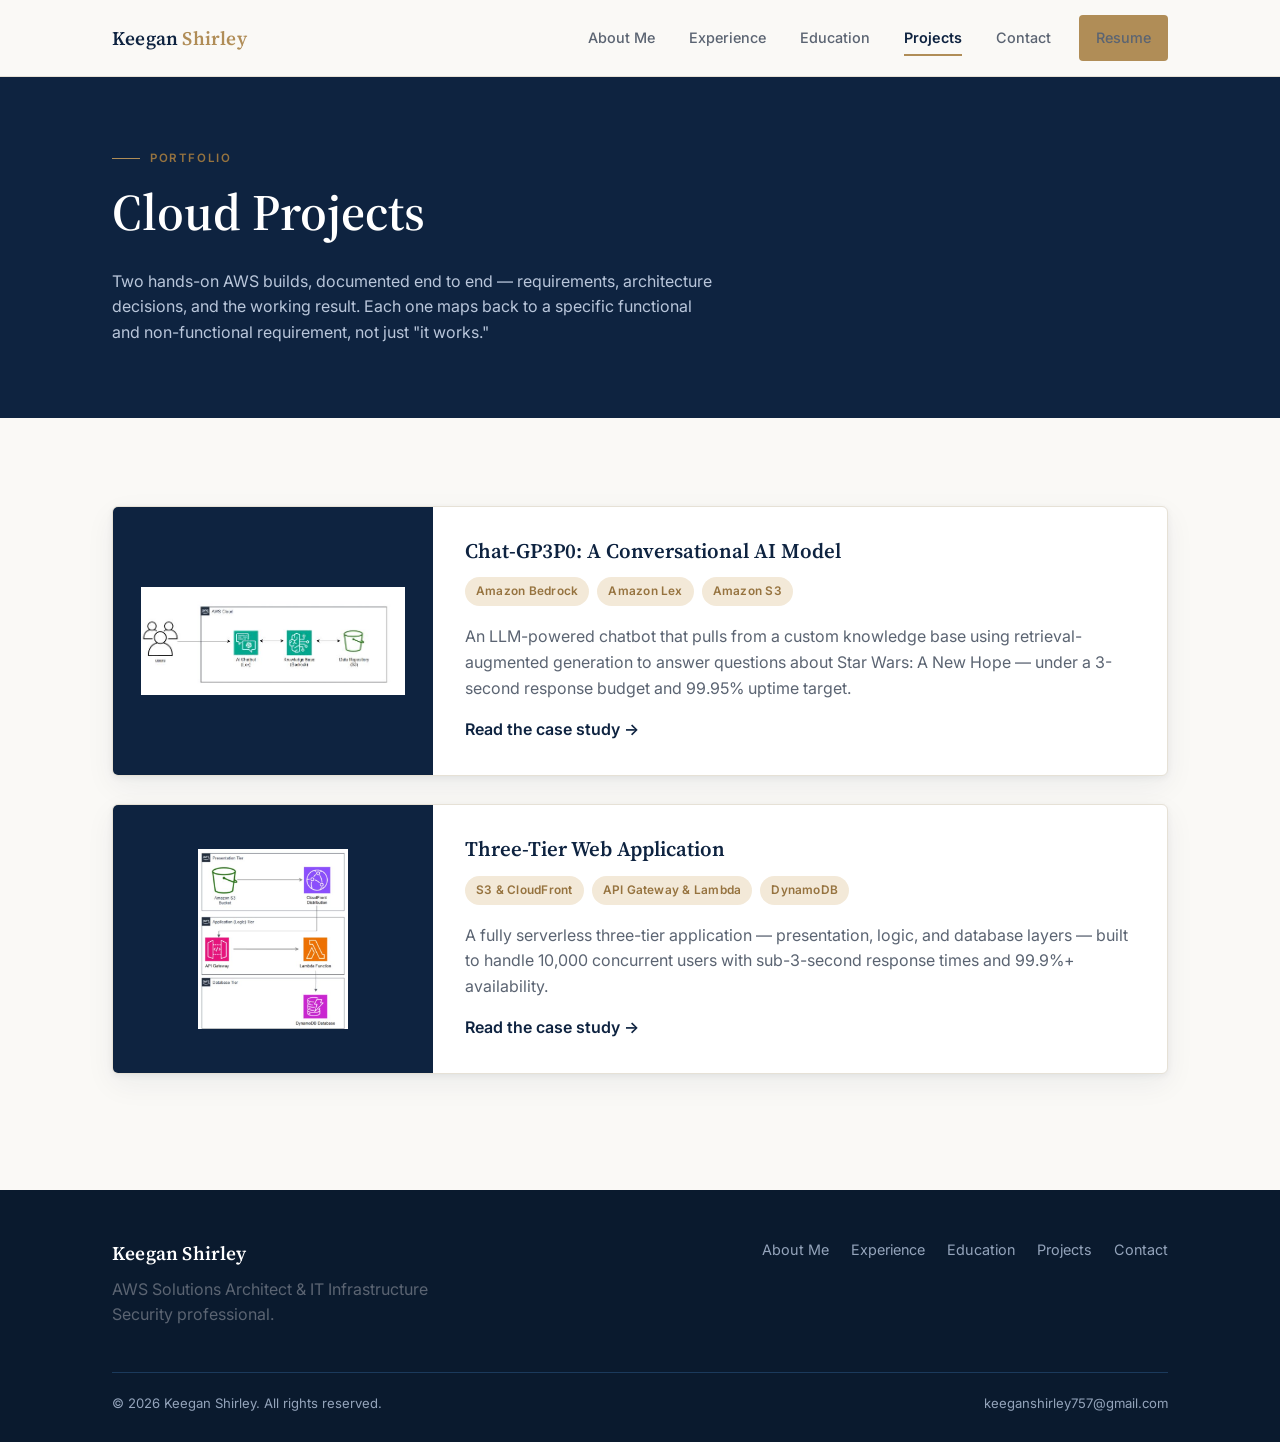
==== projects/index.html @ 612beae1 "Initial site build" ====
<!doctype html>
<html lang="en">
<head>
<meta charset="UTF-8">
<meta name="viewport" content="width=device-width, initial-scale=1">
<title>Cloud Projects — Keegan Shirley</title>
<meta name="description" content="AWS cloud project case studies: a serverless three-tier web application and a retrieval-augmented AI chatbot.">
<link rel="preconnect" href="https://fonts.googleapis.com">
<link rel="preconnect" href="https://fonts.gstatic.com" crossorigin>
<link href="https://fonts.googleapis.com/css2?family=Source+Serif+4:wght@500;600;700&family=Inter:wght@400;500;600;700&display=swap" rel="stylesheet">
<link rel="stylesheet" href="/css/style.css">
</head>
<body>

<header class="site-header">
  <div class="nav-wrap">
    <a href="/" class="brand">Keegan <span>Shirley</span></a>
    <nav class="main-nav">
      <a href="/" data-match="/">About Me</a>
      <a href="/experience.html" data-match="/experience.html">Experience</a>
      <a href="/education.html" data-match="/education.html">Education</a>
      <a href="/projects/" data-match="/projects/">Projects</a>
      <a href="/contact.html" data-match="/contact.html">Contact</a>
      <a href="/resume/keegan-shirley-resume.pdf" class="btn btn-gold nav-cta" target="_blank" rel="noopener">Resume</a>
    </nav>
    <button class="nav-toggle" aria-label="Menu"><span></span><span></span><span></span></button>
  </div>
</header>

<section class="dark" style="padding:64px 0 56px;">
  <div class="container">
    <div class="eyebrow">Portfolio</div>
    <h1 class="mt-0">Cloud Projects</h1>
    <p style="max-width:60ch;">Two hands-on AWS builds, documented end to end — requirements, architecture decisions, and the working result. Each one maps back to a specific functional and non-functional requirement, not just "it works."</p>
  </div>
</section>

<section>
  <div class="container">
    <div class="project-card">
      <div class="thumb"><img src="/images/ai-model/architecture.jpg" alt="Chat-GP3P0 architecture diagram"></div>
      <div class="body">
        <h3>Chat-GP3P0: A Conversational AI Model</h3>
        <div class="tag-row"><span class="tag">Amazon Bedrock</span><span class="tag">Amazon Lex</span><span class="tag">Amazon S3</span></div>
        <p class="text-muted">An LLM-powered chatbot that pulls from a custom knowledge base using retrieval-augmented generation to answer questions about Star Wars: A New Hope — under a 3-second response budget and 99.95% uptime target.</p>
        <a href="/projects/ai-model.html" class="read-link">Read the case study &rarr;</a>
      </div>
    </div>

    <div class="project-card">
      <div class="thumb"><img src="/images/three-tier/architecture.jpg" alt="Three-tier web application architecture diagram"></div>
      <div class="body">
        <h3>Three-Tier Web Application</h3>
        <div class="tag-row"><span class="tag">S3 &amp; CloudFront</span><span class="tag">API Gateway &amp; Lambda</span><span class="tag">DynamoDB</span></div>
        <p class="text-muted">A fully serverless three-tier application — presentation, logic, and database layers — built to handle 10,000 concurrent users with sub-3-second response times and 99.9%+ availability.</p>
        <a href="/projects/three-tier.html" class="read-link">Read the case study &rarr;</a>
      </div>
    </div>
  </div>
</section>

<footer class="site-footer">
  <div class="container">
    <div class="footer-grid">
      <div>
        <div class="brand">Keegan Shirley</div>
        <p class="text-muted" style="margin-top:8px;max-width:34ch;">AWS Solutions Architect &amp; IT Infrastructure Security professional.</p>
      </div>
      <nav class="footer-nav">
        <a href="/">About Me</a>
        <a href="/experience.html">Experience</a>
        <a href="/education.html">Education</a>
        <a href="/projects/">Projects</a>
        <a href="/contact.html">Contact</a>
      </nav>
    </div>
    <div class="footer-bottom">
      <span>&copy; 2026 Keegan Shirley. All rights reserved.</span>
      <span><a href="mailto:keeganshirley757@gmail.com">keeganshirley757@gmail.com</a></span>
    </div>
  </div>
</footer>

<script src="/js/main.js"></script>
</body>
</html>
---- css/style.css ----
/* ===== Design tokens ===== */
:root {
  --navy-950: #0a1a2e;
  --navy-900: #0e2340;
  --navy-800: #16324f;
  --navy-700: #204268;
  --navy-600: #33587f;
  --gold-500: #b08d57;
  --gold-600: #96733f;
  --gold-100: #f3e9d8;
  --bg: #faf9f6;
  --bg-alt: #f1ede4;
  --bg-card: #ffffff;
  --text: #1c2531;
  --text-muted: #5b6472;
  --border: #e6e1d6;
  --border-dark: #2a3f5a;
  --shadow: 0 2px 6px rgba(14, 35, 64, 0.06), 0 10px 30px rgba(14, 35, 64, 0.06);
  --radius: 6px;
  --serif: "Source Serif 4", Georgia, serif;
  --sans: "Inter", -apple-system, BlinkMacSystemFont, "Segoe UI", sans-serif;
  --mono: "IBM Plex Mono", ui-monospace, SFMono-Regular, Menlo, monospace;
}

* { box-sizing: border-box; }
html { scroll-behavior: smooth; }

body {
  margin: 0;
  font-family: var(--sans);
  color: var(--text);
  background: var(--bg);
  line-height: 1.6;
  font-size: 16px;
  -webkit-font-smoothing: antialiased;
}

img { max-width: 100%; display: block; }
a { color: inherit; text-decoration: none; }

h1, h2, h3, h4 {
  font-family: var(--serif);
  font-weight: 600;
  line-height: 1.2;
  margin: 0 0 0.5em;
  color: var(--navy-900);
}

h1 { font-size: clamp(2.1rem, 4vw, 3.2rem); }
h2 { font-size: clamp(1.6rem, 3vw, 2.2rem); }
h3 { font-size: 1.3rem; }

p { margin: 0 0 1em; color: var(--text); }
.text-muted { color: var(--text-muted); }

.container {
  max-width: 1120px;
  margin: 0 auto;
  padding: 0 32px;
}

.eyebrow {
  display: inline-flex;
  align-items: center;
  gap: 10px;
  font-family: var(--sans);
  font-size: 0.72rem;
  font-weight: 600;
  letter-spacing: 0.14em;
  text-transform: uppercase;
  color: var(--gold-600);
  margin-bottom: 14px;
}
.eyebrow::before {
  content: "";
  width: 28px;
  height: 1px;
  background: var(--gold-500);
  display: inline-block;
}

section { padding: 88px 0; }
section.alt { background: var(--bg-alt); }
section.dark {
  background: var(--navy-900);
  color: #dbe4f0;
}
section.dark h1, section.dark h2, section.dark h3 { color: #fff; }
section.dark p { color: #b9c6da; }

.section-head { max-width: 640px; margin-bottom: 48px; }
.section-head.center { margin-left: auto; margin-right: auto; text-align: center; }

/* ===== Buttons ===== */
.btn {
  display: inline-flex;
  align-items: center;
  gap: 8px;
  padding: 13px 26px;
  border-radius: var(--radius);
  font-weight: 600;
  font-size: 0.92rem;
  border: 1px solid transparent;
  cursor: pointer;
  transition: all 0.18s ease;
}
.btn-primary { background: var(--navy-900); color: #fff; }
.btn-primary:hover { background: var(--navy-800); }
.btn-gold { background: var(--gold-500); color: #fff; }
.btn-gold:hover { background: var(--gold-600); }
.btn-outline { background: transparent; border-color: var(--border-dark); color: var(--navy-900); }
.btn-outline:hover { background: var(--navy-900); color: #fff; }
section.dark .btn-outline { border-color: #48607e; color: #fff; }
section.dark .btn-outline:hover { background: #fff; color: var(--navy-900); }

/* ===== Header / Nav ===== */
header.site-header {
  position: sticky;
  top: 0;
  z-index: 100;
  background: rgba(250, 249, 246, 0.92);
  backdrop-filter: saturate(180%) blur(10px);
  border-bottom: 1px solid var(--border);
}
.nav-wrap {
  max-width: 1120px;
  margin: 0 auto;
  padding: 0 32px;
  display: flex;
  align-items: center;
  justify-content: space-between;
  height: 76px;
}
.brand {
  font-family: var(--serif);
  font-size: 1.2rem;
  font-weight: 600;
  color: var(--navy-900);
  letter-spacing: 0.01em;
}
.brand span { color: var(--gold-500); }

nav.main-nav { display: flex; align-items: center; gap: 2px; }
nav.main-nav a {
  padding: 10px 16px;
  font-size: 0.9rem;
  font-weight: 500;
  color: var(--text-muted);
  border-radius: 4px;
  transition: color 0.15s ease;
  position: relative;
}
nav.main-nav a:hover { color: var(--navy-900); }
nav.main-nav a.active { color: var(--navy-900); font-weight: 600; }
nav.main-nav a.active::after {
  content: "";
  position: absolute;
  left: 16px; right: 16px; bottom: 4px;
  height: 2px;
  background: var(--gold-500);
}
.nav-cta { margin-left: 10px; }

.nav-toggle {
  display: none;
  background: none;
  border: none;
  cursor: pointer;
  padding: 8px;
}
.nav-toggle span {
  display: block;
  width: 22px;
  height: 2px;
  background: var(--navy-900);
  margin: 5px 0;
  transition: 0.2s;
}

@media (max-width: 860px) {
  nav.main-nav {
    position: fixed;
    top: 76px; left: 0; right: 0;
    background: var(--bg);
    border-bottom: 1px solid var(--border);
    flex-direction: column;
    align-items: stretch;
    padding: 8px 24px 20px;
    display: none;
    gap: 0;
  }
  nav.main-nav.open { display: flex; }
  nav.main-nav a { padding: 12px 4px; border-bottom: 1px solid var(--border); }
  nav.main-nav a.active::after { display: none; }
  .nav-cta { margin: 12px 0 0; align-self: flex-start; }
  .nav-toggle { display: block; }
}

/* ===== Hero ===== */
.hero {
  position: relative;
  padding: 120px 0 100px;
  background: var(--navy-950);
  color: #fff;
  overflow: hidden;
}
.hero::before {
  content: "";
  position: absolute; inset: 0;
  background-image: linear-gradient(120deg, rgba(10,26,46,0.94), rgba(14,35,64,0.86)), url("/images/about/hero.jpg");
  background-size: cover;
  background-position: center 60%;
  opacity: 0.9;
}
.hero-grid {
  position: relative;
  display: grid;
  grid-template-columns: 1.2fr 0.8fr;
  gap: 56px;
  align-items: center;
}
.hero h1 { color: #fff; margin-bottom: 18px; }
.hero .role { font-size: 1.1rem; color: var(--gold-100); font-weight: 500; margin-bottom: 20px; }
.hero p.lede { color: #c7d3e3; font-size: 1.08rem; max-width: 46ch; }
.hero-actions { display: flex; gap: 14px; margin-top: 30px; flex-wrap: wrap; }
.hero .btn-outline { border-color: #48607e; color: #fff; }
.hero .btn-outline:hover { background: #fff; color: var(--navy-900); }
.hero-photo-wrap { justify-self: center; position: relative; }
.hero-photo-wrap::before {
  content: "";
  position: absolute;
  inset: -14px;
  border: 1px solid var(--gold-500);
  border-radius: 50%;
}
.hero-photo {
  width: 260px; height: 260px;
  border-radius: 50%;
  object-fit: cover;
  border: 4px solid rgba(255,255,255,0.08);
  box-shadow: 0 20px 50px rgba(0,0,0,0.35);
}
.clearance-badge {
  display: inline-flex;
  align-items: center;
  gap: 8px;
  margin-top: 24px;
  padding: 8px 14px;
  background: rgba(255,255,255,0.06);
  border: 1px solid rgba(255,255,255,0.14);
  border-radius: 30px;
  font-size: 0.82rem;
  color: #dbe4f0;
}
.clearance-badge .dot { width: 7px; height: 7px; border-radius: 50%; background: #59d38c; }

@media (max-width: 860px) {
  .hero-grid { grid-template-columns: 1fr; text-align: center; }
  .hero-actions { justify-content: center; }
  .hero-photo-wrap { order: -1; }
}

/* ===== Cards ===== */
.card {
  background: var(--bg-card);
  border: 1px solid var(--border);
  border-radius: var(--radius);
  box-shadow: var(--shadow);
}
.card-pad { padding: 32px; }

.grid-2 { display: grid; grid-template-columns: 1fr 1fr; gap: 28px; }
.grid-3 { display: grid; grid-template-columns: repeat(3, 1fr); gap: 24px; }
@media (max-width: 760px) { .grid-2, .grid-3 { grid-template-columns: 1fr; } }

/* ===== About intro split ===== */
.intro-split {
  display: grid;
  grid-template-columns: 1.5fr 1fr;
  gap: 56px;
  align-items: start;
}
.intro-split img.portrait {
  border-radius: var(--radius);
  box-shadow: var(--shadow);
}
@media (max-width: 800px) { .intro-split { grid-template-columns: 1fr; } .intro-split img.portrait { max-width: 280px; margin: 0 auto; } }

.facts-card {
  background: var(--navy-900);
  color: #fff;
  border-radius: var(--radius);
  padding: 32px;
  box-shadow: var(--shadow);
}
.facts-card .eyebrow { color: var(--gold-100); }
.facts-list { list-style: none; margin: 0; padding: 0; }
.facts-list li {
  display: flex;
  flex-direction: column;
  gap: 3px;
  padding: 16px 0;
  border-bottom: 1px solid rgba(255,255,255,0.1);
}
.facts-list li:last-child { border-bottom: none; padding-bottom: 0; }
.facts-list .k { font-size: 0.74rem; text-transform: uppercase; letter-spacing: 0.08em; color: #93a6c2; }
.facts-list .v { font-family: var(--serif); font-size: 1.05rem; }

/* ===== Project preview cards ===== */
.project-card {
  display: grid;
  grid-template-columns: 320px 1fr;
  gap: 0;
  background: var(--bg-card);
  border: 1px solid var(--border);
  border-radius: var(--radius);
  overflow: hidden;
  box-shadow: var(--shadow);
  margin-bottom: 28px;
  transition: transform 0.18s ease, box-shadow 0.18s ease;
}
.project-card:hover { transform: translateY(-3px); box-shadow: 0 6px 16px rgba(14,35,64,0.1), 0 20px 40px rgba(14,35,64,0.1); }
.project-card .thumb {
  background: var(--navy-900);
  display: flex; align-items: center; justify-content: center;
  padding: 28px;
}
.project-card .thumb img { max-height: 180px; width: auto; margin: auto; }
.project-card .body { padding: 32px; }
.tag-row { display: flex; gap: 8px; flex-wrap: wrap; margin: 14px 0 18px; }
.tag {
  font-size: 0.74rem;
  font-weight: 600;
  letter-spacing: 0.02em;
  padding: 5px 11px;
  border-radius: 20px;
  background: var(--gold-100);
  color: var(--gold-600);
}
.read-link { font-weight: 600; color: var(--navy-900); display: inline-flex; align-items: center; gap: 6px; }
.read-link:hover { color: var(--gold-600); }
@media (max-width: 760px) { .project-card { grid-template-columns: 1fr; } }

/* ===== Timeline (experience) ===== */
.timeline { position: relative; padding-left: 36px; }
.timeline::before {
  content: "";
  position: absolute; left: 6px; top: 6px; bottom: 6px;
  width: 1px;
  background: var(--border-dark);
  opacity: 0.25;
}
.timeline-item { position: relative; padding-bottom: 48px; }
.timeline-item:last-child { padding-bottom: 0; }
.timeline-item::before {
  content: "";
  position: absolute; left: -36px; top: 4px;
  width: 13px; height: 13px;
  border-radius: 50%;
  background: var(--gold-500);
  border: 3px solid var(--bg);
  box-shadow: 0 0 0 1px var(--gold-500);
}
.timeline-item .role { font-family: var(--serif); font-size: 1.2rem; color: var(--navy-900); margin-bottom: 2px; }
.timeline-item .meta { display: flex; justify-content: space-between; flex-wrap: wrap; gap: 8px; color: var(--gold-600); font-weight: 600; font-size: 0.86rem; margin-bottom: 14px; }
.timeline-item .company { color: var(--text-muted); font-weight: 500; }

/* ===== Education / cert cards ===== */
.cert-card { display: flex; gap: 18px; }
.cert-icon {
  flex: none;
  width: 48px; height: 48px;
  border-radius: 10px;
  background: var(--navy-900);
  color: var(--gold-100);
  display: flex; align-items: center; justify-content: center;
  font-family: var(--serif); font-weight: 700;
}

/* ===== Requirements checklist ===== */
.req-list { list-style: none; padding: 0; margin: 0; }
.req-list li {
  display: flex;
  gap: 12px;
  padding: 12px 0;
  border-bottom: 1px solid var(--border);
  font-size: 0.96rem;
}
.req-list li:last-child { border-bottom: none; }
.req-list .mark {
  flex: none;
  width: 20px; height: 20px;
  border-radius: 50%;
  background: var(--gold-100);
  color: var(--gold-600);
  display: flex; align-items: center; justify-content: center;
  font-size: 0.72rem;
  margin-top: 2px;
}

/* ===== Process steps ===== */
.step {
  display: grid;
  grid-template-columns: 1fr 1fr;
  gap: 44px;
  align-items: center;
  padding: 56px 0;
  border-bottom: 1px solid var(--border);
}
.step:last-child { border-bottom: none; }
.step.reverse .step-media { order: 2; }
.step-num {
  font-family: var(--serif);
  font-size: 0.85rem;
  color: var(--gold-600);
  font-weight: 700;
  letter-spacing: 0.06em;
  margin-bottom: 10px;
}
.step-media img {
  border-radius: var(--radius);
  border: 1px solid var(--border);
  box-shadow: var(--shadow);
}
@media (max-width: 800px) {
  .step, .step.reverse { grid-template-columns: 1fr; }
  .step.reverse .step-media { order: 0; }
}

/* ===== Project hero ===== */
.project-hero {
  background: var(--navy-900);
  color: #fff;
  padding: 72px 0 56px;
}
.project-hero .eyebrow { color: var(--gold-100); }
.project-hero h1 { color: #fff; max-width: 20ch; }
.project-hero p { color: #b9c6da; max-width: 60ch; font-size: 1.05rem; }
.project-hero .tag { background: rgba(255,255,255,0.1); color: #f3e9d8; }
.back-link { display: inline-flex; align-items: center; gap: 6px; color: #9fb1c9; font-size: 0.88rem; margin-bottom: 24px; }
.back-link:hover { color: #fff; }

/* ===== Future improvements grid ===== */
.improve-card { padding: 24px; border: 1px solid var(--border); border-radius: var(--radius); background: var(--bg-card); }
.improve-card h4 { font-family: var(--sans); font-size: 0.98rem; margin-bottom: 8px; color: var(--navy-900); }
.improve-card .services { font-size: 0.78rem; color: var(--gold-600); font-weight: 600; margin-top: 10px; }

/* ===== Contact ===== */
.contact-grid { display: grid; grid-template-columns: repeat(3, 1fr); gap: 20px; }
.contact-card {
  padding: 30px 24px;
  border: 1px solid var(--border);
  border-radius: var(--radius);
  background: var(--bg-card);
  text-align: center;
}
.contact-card .label { font-size: 0.78rem; text-transform: uppercase; letter-spacing: 0.08em; color: var(--text-muted); margin-bottom: 8px; }
.contact-card .value { font-family: var(--serif); font-size: 1.15rem; color: var(--navy-900); }
.contact-card a.value:hover { color: var(--gold-600); }
@media (max-width: 760px) { .contact-grid { grid-template-columns: 1fr; } }

/* ===== Footer ===== */
footer.site-footer {
  background: var(--navy-950);
  color: #94a4bb;
  padding: 48px 0 28px;
}
.footer-grid { display: flex; justify-content: space-between; align-items: flex-start; flex-wrap: wrap; gap: 24px; margin-bottom: 28px; }
.footer-grid .brand { color: #fff; }
.footer-nav { display: flex; gap: 22px; flex-wrap: wrap; }
.footer-nav a { color: #94a4bb; font-size: 0.9rem; }
.footer-nav a:hover { color: #fff; }
.footer-bottom { border-top: 1px solid #1b3a5c; padding-top: 20px; font-size: 0.82rem; display: flex; justify-content: space-between; flex-wrap: wrap; gap: 10px; }

/* ===== Lightbox ===== */
.lightbox-overlay {
  position: fixed; inset: 0;
  background: rgba(10, 18, 30, 0.9);
  display: none;
  align-items: center; justify-content: center;
  z-index: 1000;
  padding: 40px;
}
.lightbox-overlay.open { display: flex; }
.lightbox-overlay img { max-width: 90vw; max-height: 85vh; border-radius: 4px; }
.lightbox-close { position: absolute; top: 24px; right: 32px; color: #fff; font-size: 1.8rem; cursor: pointer; background: none; border: none; }

[data-zoomable] { cursor: zoom-in; }

/* ===== Utility ===== */
.mt-0 { margin-top: 0; }
.center { text-align: center; }
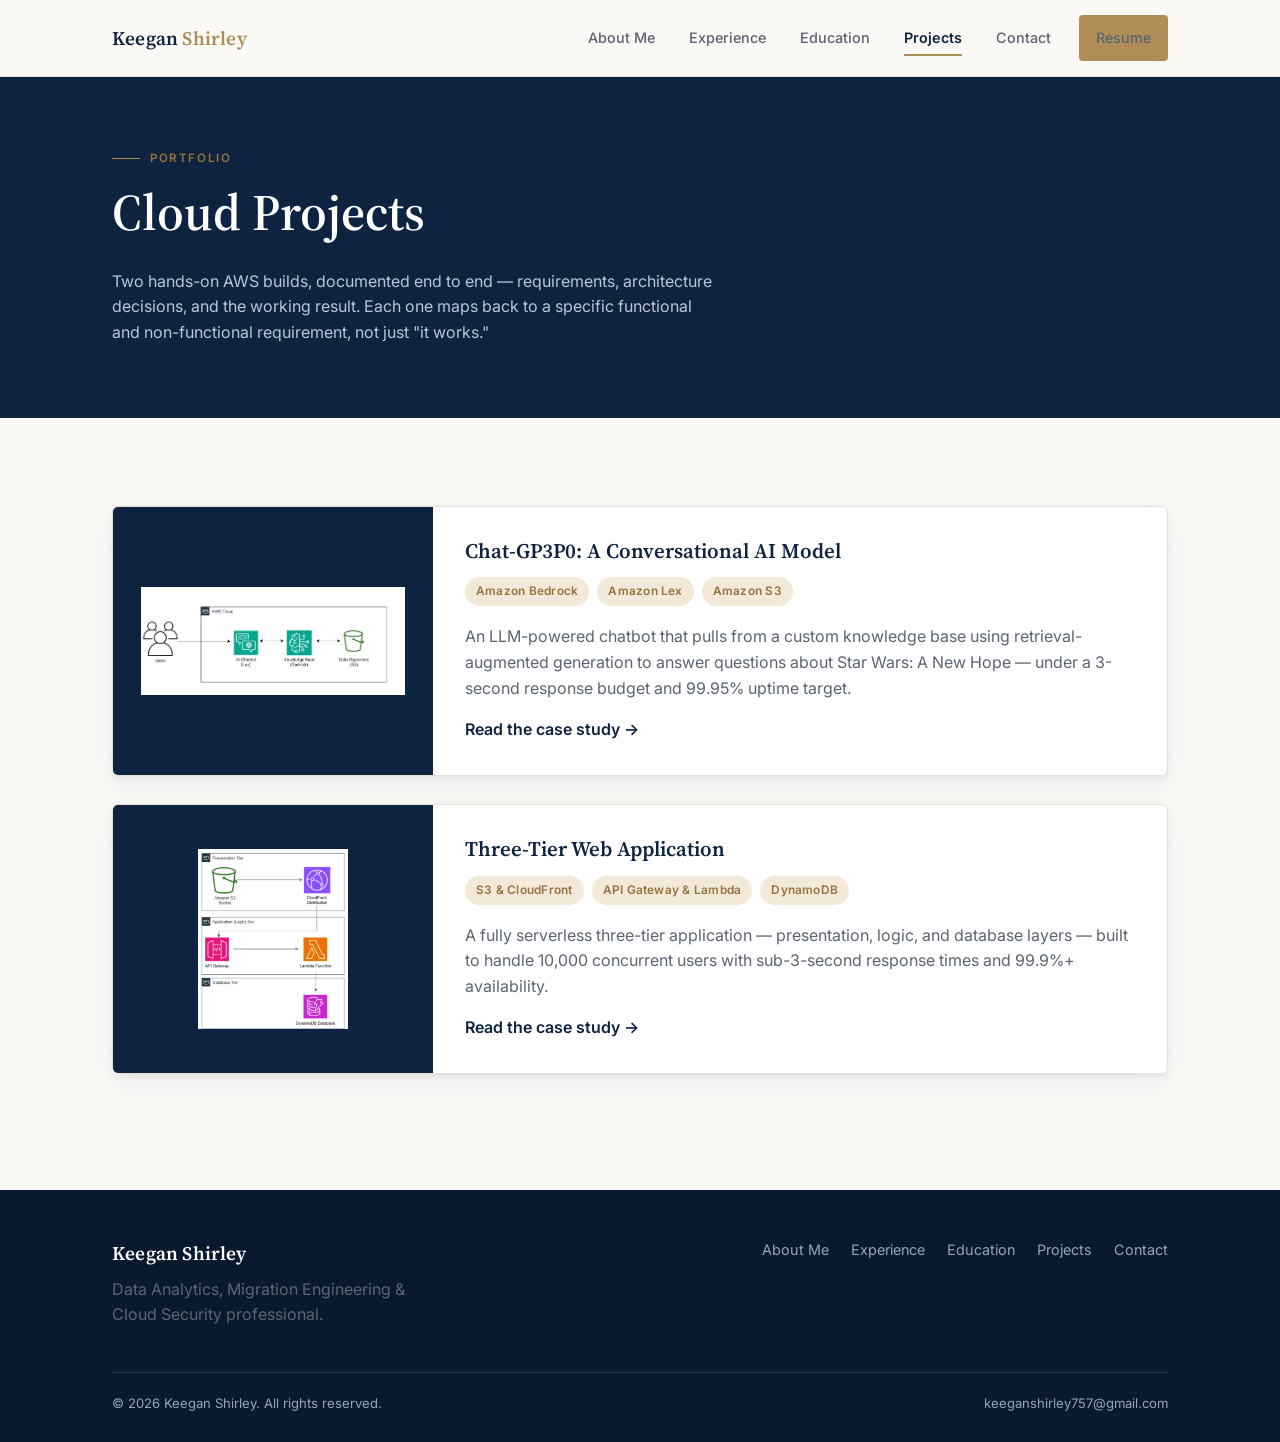
==== commit 24317221: "Broaden positioning site-wide (data analytics, migration, cloud, security) and sync cert dates/locat" ====
--- a/projects/index.html
+++ b/projects/index.html
@@ -64,7 +64,7 @@
     <div class="footer-grid">
       <div>
         <div class="brand">Keegan Shirley</div>
-        <p class="text-muted" style="margin-top:8px;max-width:34ch;">AWS Solutions Architect &amp; IT Infrastructure Security professional.</p>
+        <p class="text-muted" style="margin-top:8px;max-width:34ch;">Data Analytics, Migration Engineering &amp; Cloud Security professional.</p>
       </div>
       <nav class="footer-nav">
         <a href="/">About Me</a>
